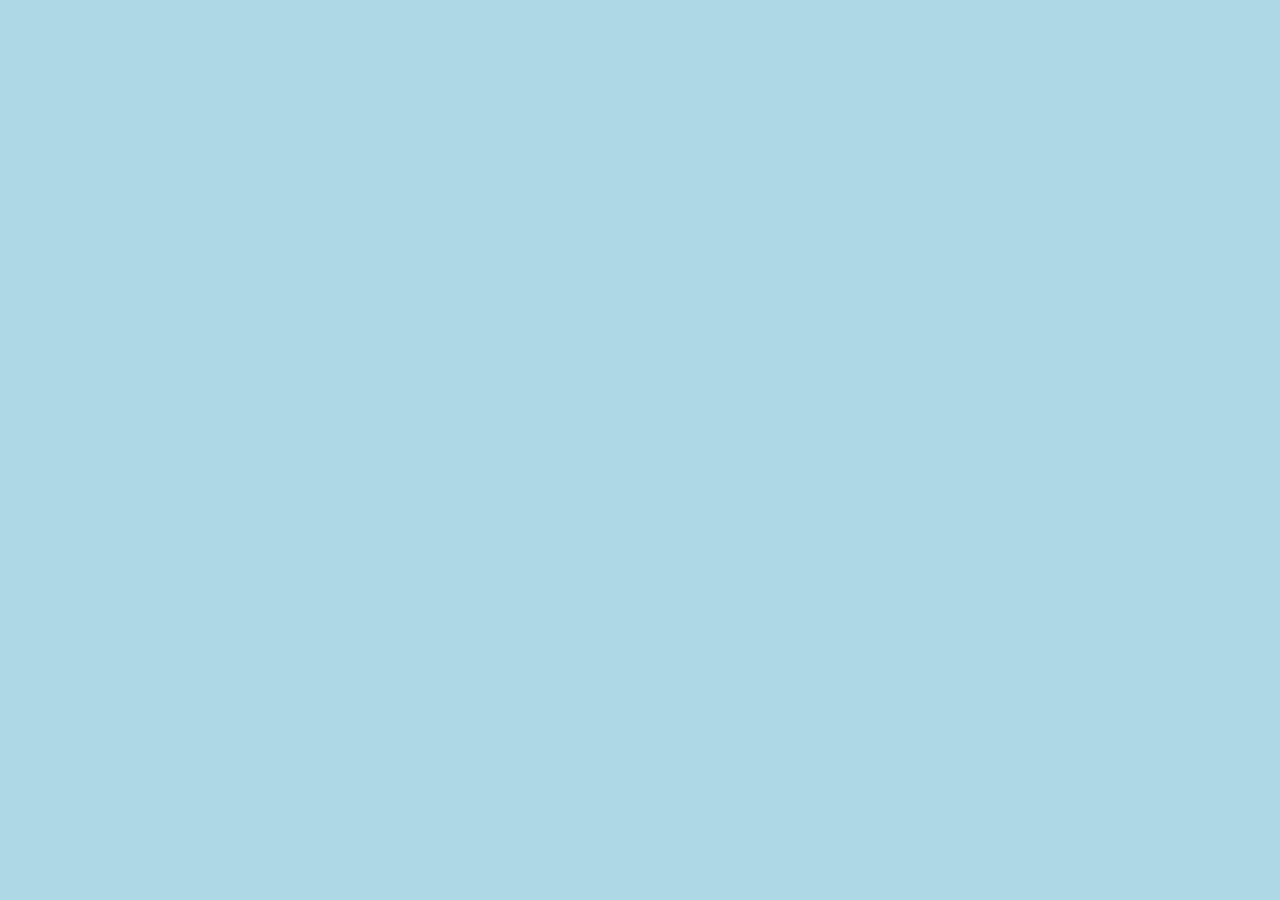
==== index.html @ 37d0cae8 "Create main application container" ====
<!DOCTYPE html>
<html lang="en">
<head>
    <meta charset="UTF-8">
    <meta name="viewport" content="width=device-width, initial-scale=1.0">
    <title>StudySync</title>
    <link rel="stylesheet" href="style.css">
</head>
<body>
    <div class="container">
        
    </div>
    
</body>
</html>
---- style.css ----
body{
    background-color: lightblue;
}
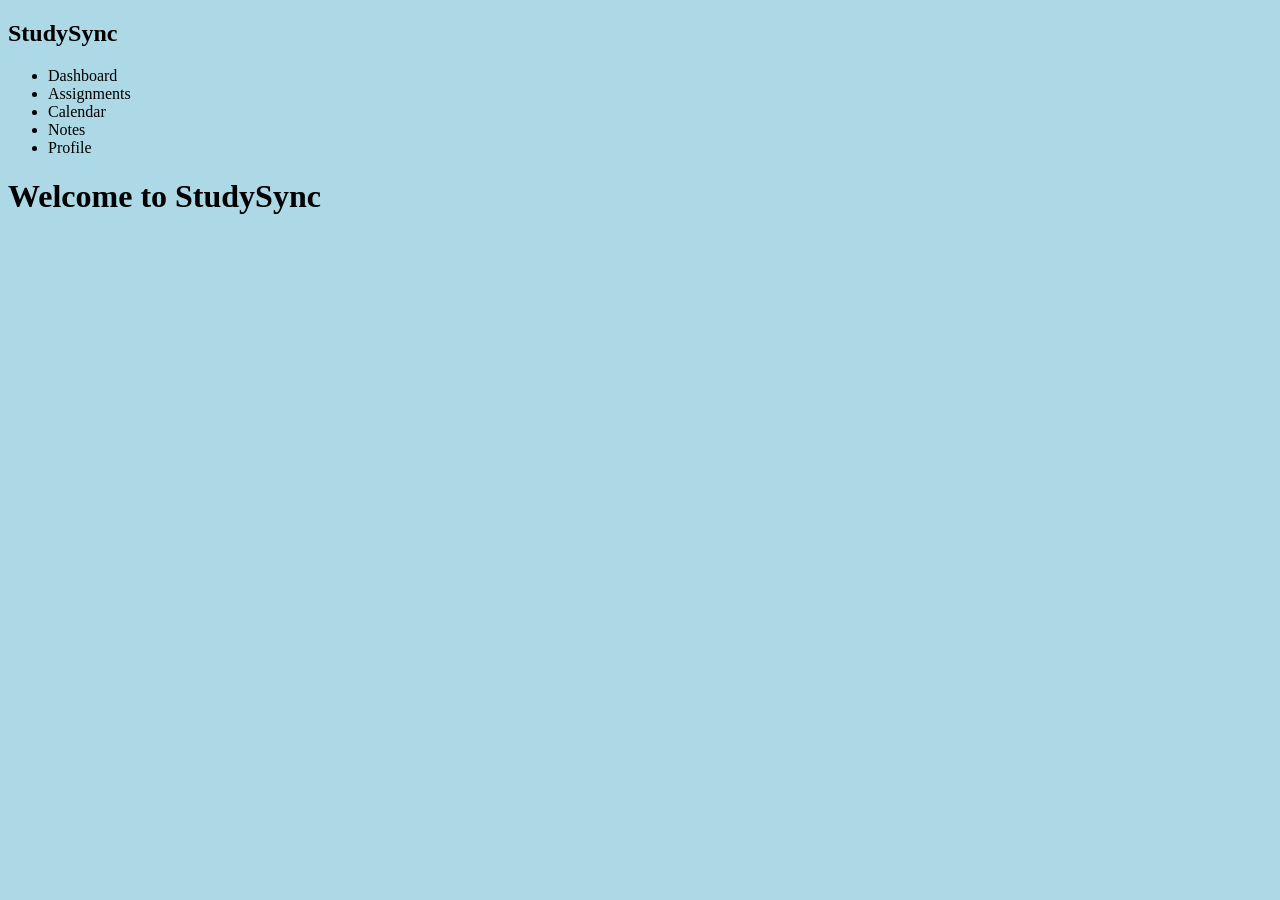
==== commit 21355099: "Added sidebar HTML" ====
--- a/index.html
+++ b/index.html
@@ -8,7 +8,24 @@
 </head>
 <body>
     <div class="container">
-        
+        <aside class ="sidebar">
+            <h2>StudySync</h2>
+            <nav>
+                <ul>
+                    <li>Dashboard</li>
+                    <li>Assignments</li>
+                    <li>Calendar</li>
+                    <li>Notes</li>
+                    <li>Profile</li>
+            
+
+                </ul>
+            </nav>
+        </aside>
+        <main class="main-content">
+            <h1>Welcome to StudySync</h1>
+        </main>  
+
     </div>
     
 </body>
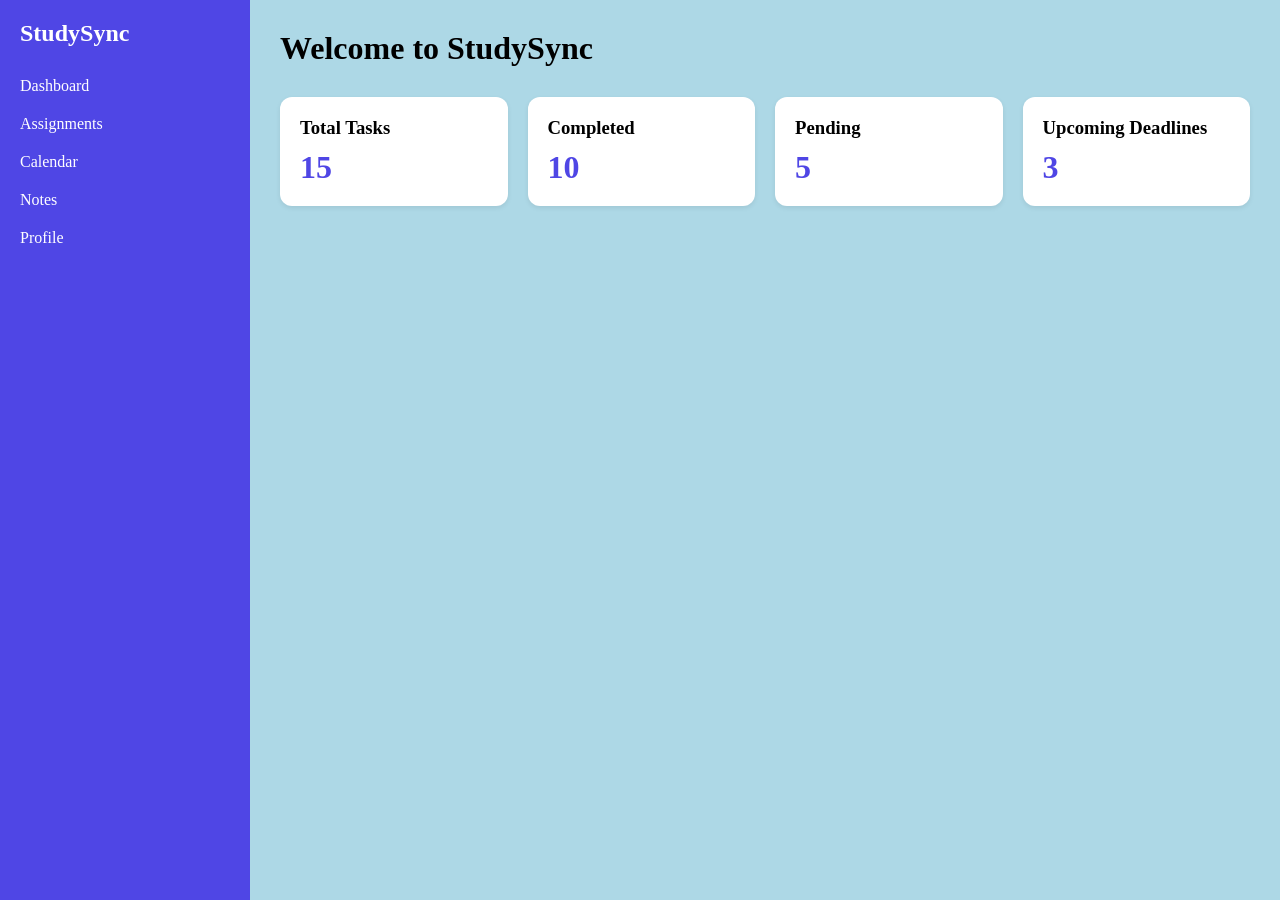
==== commit 5068d245: "Add dashboard statistics cards using CSS Grid" ====
--- a/index.html
+++ b/index.html
@@ -24,6 +24,24 @@
         </aside>
         <main class="main-content">
             <h1>Welcome to StudySync</h1>
+            <section class ="stats">
+                <div class="card">
+                    <h3>Total Tasks</h3>
+                    <p>15</p>
+                </div>
+                <div class="card">
+                    <h3>Completed</h3>
+                    <p>10</p>
+                </div>
+                <div class="card">
+                    <h3>Pending</h3>
+                    <p>5</p>
+                </div>
+                <div class="card">
+                    <h3>Upcoming Deadlines</h3>
+                    <p>3</p>
+                </div>
+            </section>
         </main>  
 
     </div>
--- a/style.css
+++ b/style.css
@@ -1,3 +1,61 @@
 body{
     background-color: lightblue;
+}
+
+*{
+    margin:0;
+    padding:0;
+    box-sizing:border-box;
+}
+
+.container{
+    display:flex;
+}
+
+.sidebar{
+    width:250px;
+    min-height: 100vh;
+    background-color: #4F46E5;
+    color:white;
+    padding:20px;
+}
+
+.sidebar h2{
+    margin-bottom:30px;
+}
+
+.sidebar ul{
+    list-style:none;
+}
+
+.sidebar li{
+    margin-bottom:20px;
+    cursor: pointer;
+}
+
+.main-content{
+    flex:1;
+    padding:30px;
+}
+
+.stats{
+    display: grid;
+    grid-template-columns: repeat(4, 1fr);
+    gap:20px;
+    margin-top:30px;
+}
+
+.card{
+    background-color: white;
+    padding:20px;
+    border-radius:12px;
+    box-shadow: 0 2px 5px rgba(0,0,0,0.08);
+ 
+}
+
+.card p{
+    font-size:2rem;
+    font-weight: bold;
+    margin-top:10px;
+    color: #4F46E5;
 }
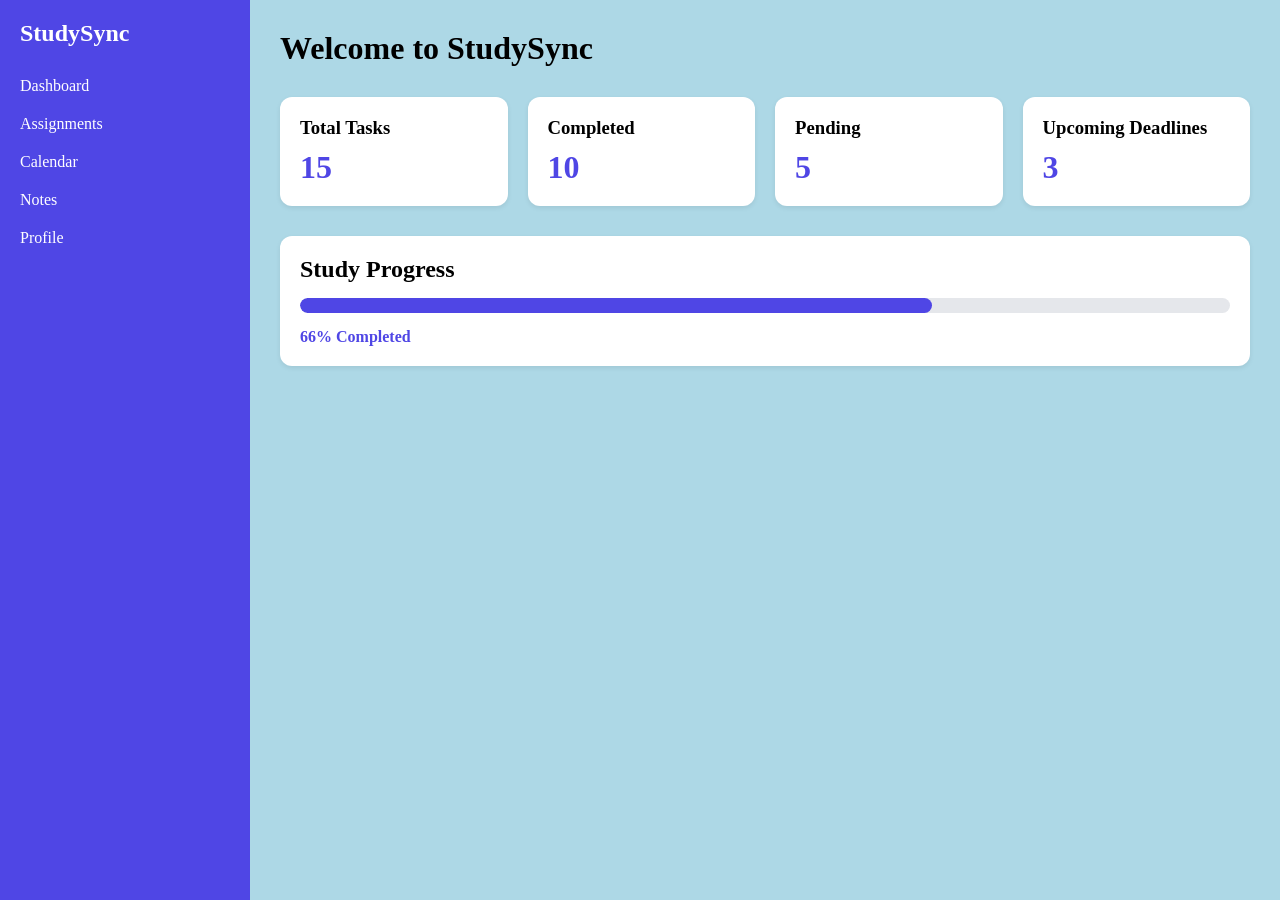
==== commit 38d0d46c: "Add study progress section with progress bar" ====
--- a/index.html
+++ b/index.html
@@ -42,7 +42,14 @@
                     <p>3</p>
                 </div>
             </section>
-        </main>  
+            <section class ="progress-section">
+                <h2>Study Progress</h2>
+                <div class="progress-bar">
+                    <div class="progress"></div>
+                </div>
+                <p>66% Completed</p>
+            </section>
+        </main>
 
     </div>
     
--- a/style.css
+++ b/style.css
@@ -58,4 +58,32 @@
     font-weight: bold;
     margin-top:10px;
     color: #4F46E5;
+}
+
+.progress-section{
+    background:white;
+    padding:20px;
+    border-radius:12px;
+    margin-top:30px;
+    box-shadow: 0 2px 5px rgba(0,0,0,0.08);
+}
+.progress-bar{
+    width:100%;
+    height:15px;
+    background-color:#E5E7EB;
+    border-radius:10px;
+    overflow:hidden;
+    margin:15px 0;
+}
+
+.progress{
+    width:68%;
+    height:100%;
+    background-color:#4F46E5;
+    border-radius:10px;
+}
+
+.progress-section p{
+    font-weight: bold;
+    color: #4F46E5;
 }
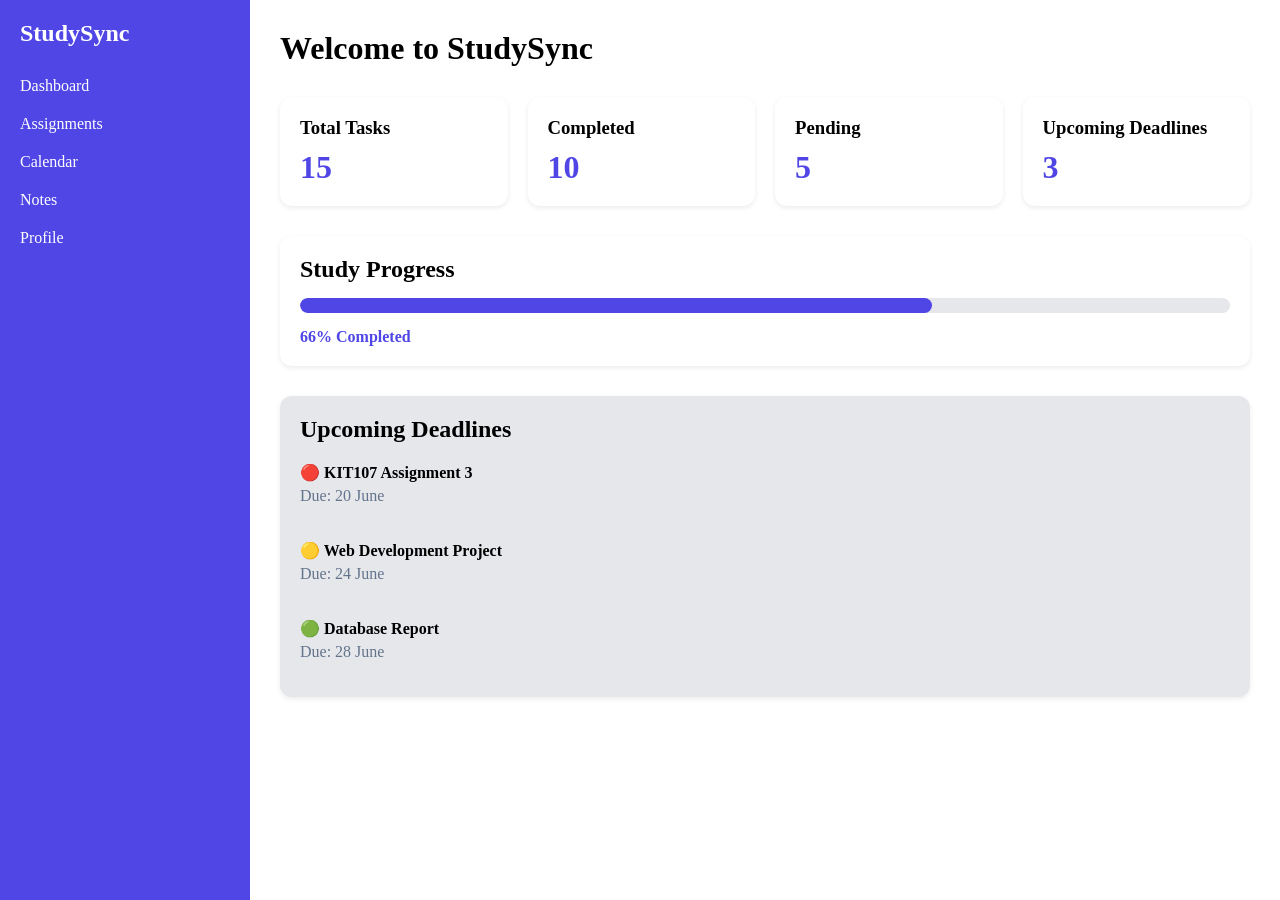
==== commit cf5dcc2e: "Create upcoming deadlines dashboard widget" ====
--- a/index.html
+++ b/index.html
@@ -49,6 +49,26 @@
                 </div>
                 <p>66% Completed</p>
             </section>
+            <section class="deadline-card">
+
+                <h2>Upcoming Deadlines</h2>
+
+                <div class="deadline-item">
+                    <h4>🔴 KIT107 Assignment 3</h4>
+                    <p>Due: 20 June</p>
+                </div>
+
+                <div class="deadline-item">
+                    <h4>🟡 Web Development Project</h4>
+                    <p>Due: 24 June</p>
+                </div>
+
+                <div class="deadline-item">
+                    <h4>🟢 Database Report</h4>
+                    <p>Due: 28 June</p>
+                </div>
+
+            </section>
         </main>
 
     </div>
--- a/style.css
+++ b/style.css
@@ -1,5 +1,5 @@
 body{
-    background-color: lightblue;
+    background-color: white;
 }
 
 *{
@@ -86,4 +86,23 @@
 .progress-section p{
     font-weight: bold;
     color: #4F46E5;
+}
+
+.deadline-card{
+    background: #E5E7EB;
+    padding: 20px;
+    border-radius: 12px;
+    margin-top: 30px;
+    box-shadow: 0 2px 5px rgba(0,0,0,0.08);
+}
+.deadline-item{
+    margin-top:20px;
+    padding-bottom:15px;
+    border-bottom:1px solid #E5E7EB;
+
+}
+
+.deadline-item p{
+    color:#64748b;
+    margin-top:5px;
 }
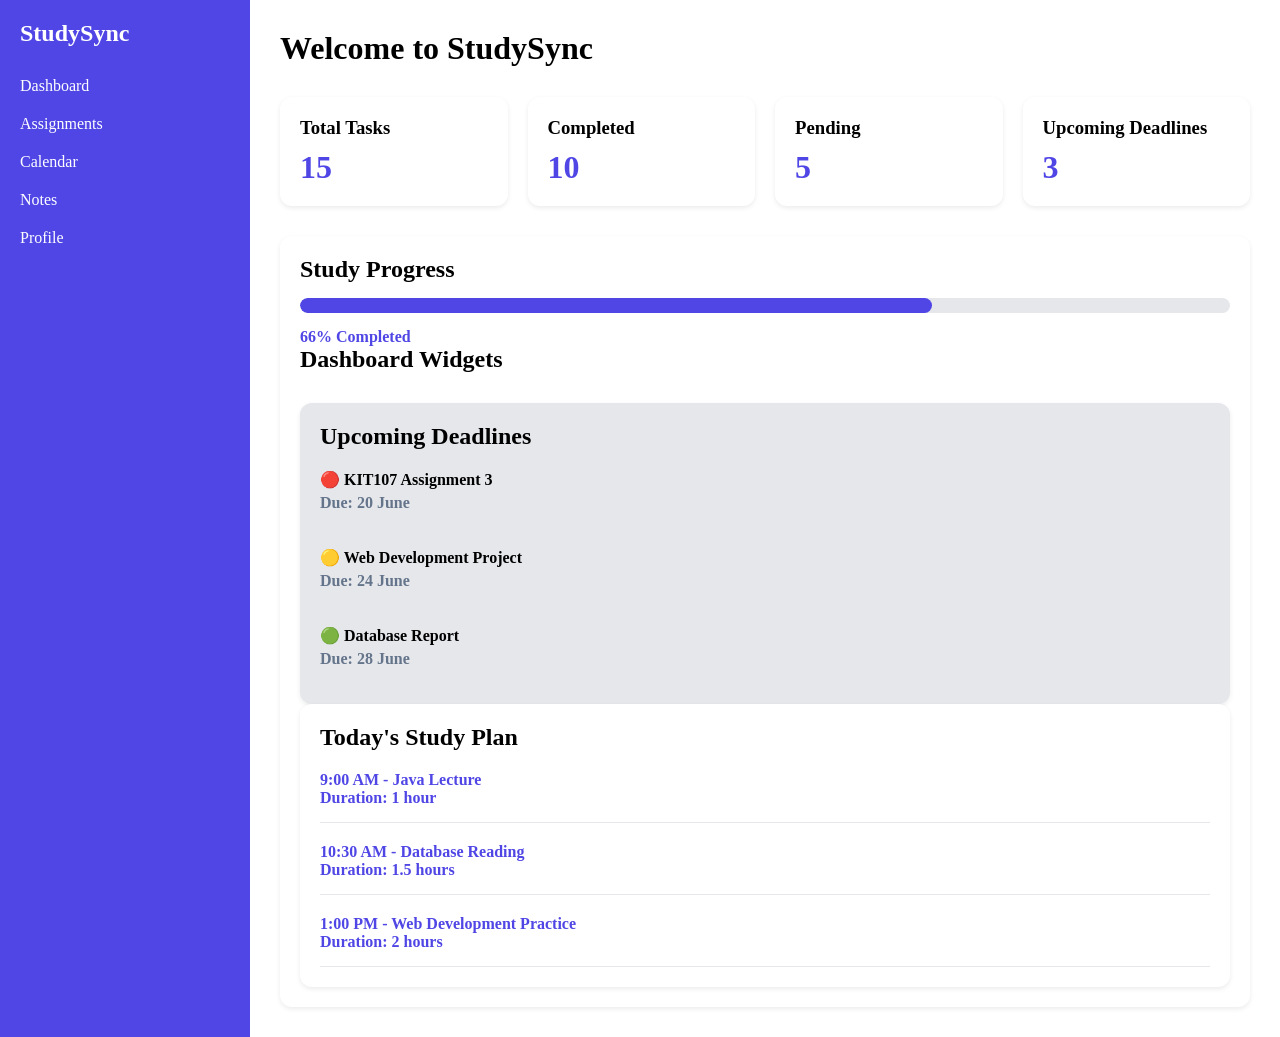
==== commit e97facff: "Add daily study plan dashboard widget" ====
--- a/index.html
+++ b/index.html
@@ -48,26 +48,45 @@
                     <div class="progress"></div>
                 </div>
                 <p>66% Completed</p>
+            
+            <section class="dashboard-widgets">
+                <h2>Dashboard Widgets</h2>
             </section>
-            <section class="deadline-card">
+                <section class="deadline-card">
 
-                <h2>Upcoming Deadlines</h2>
+                    <h2>Upcoming Deadlines</h2>
 
-                <div class="deadline-item">
-                    <h4>🔴 KIT107 Assignment 3</h4>
-                    <p>Due: 20 June</p>
-                </div>
+                    <div class="deadline-item">
+                        <h4>🔴 KIT107 Assignment 3</h4>
+                        <p>Due: 20 June</p>
+                    </div>
 
-                <div class="deadline-item">
-                    <h4>🟡 Web Development Project</h4>
-                    <p>Due: 24 June</p>
-                </div>
+                    <div class="deadline-item">
+                        <h4>🟡 Web Development Project</h4>
+                        <p>Due: 24 June</p>
+                    </div>
 
-                <div class="deadline-item">
-                    <h4>🟢 Database Report</h4>
-                    <p>Due: 28 June</p>
-                </div>
+                    <div class="deadline-item">
+                        <h4>🟢 Database Report</h4>
+                        <p>Due: 28 June</p>
+                    </div>
 
+                </section>
+                <section class="study-plan-card">
+                    <h2>Today's Study Plan</h2>
+                    <div class="study-item">
+                        <p>9:00 AM - Java Lecture</p>
+                        <p>Duration: 1 hour</p>
+                    </div>
+                    <div class="study-item">
+                        <p>10:30 AM - Database Reading</p>
+                        <p>Duration: 1.5 hours</p>
+                    </div>
+                    <div class="study-item">
+                        <p>1:00 PM - Web Development Practice</p>
+                        <p>Duration: 2 hours</p>
+                    </div>
+                </section>
             </section>
         </main>
 
--- a/style.css
+++ b/style.css
@@ -105,4 +105,23 @@
 .deadline-item p{
     color:#64748b;
     margin-top:5px;
+}
+
+.dashboard-widget{
+    display:grid;
+    grid-template-columns: repeat(1fr, 1fr);
+    gap:20px;
+    margin-top:30px;
+}
+
+.study-plan-card{
+    background:white;
+    padding:20px;
+    border-radius:12px;
+    box-shadow: 0 2px 5px rgba(0,0,0,0.08);
+}
+.study-item{
+    margin-top:20px;
+    padding-bottom:15px;
+    border-bottom:1px solid #E5E7EB;
 }
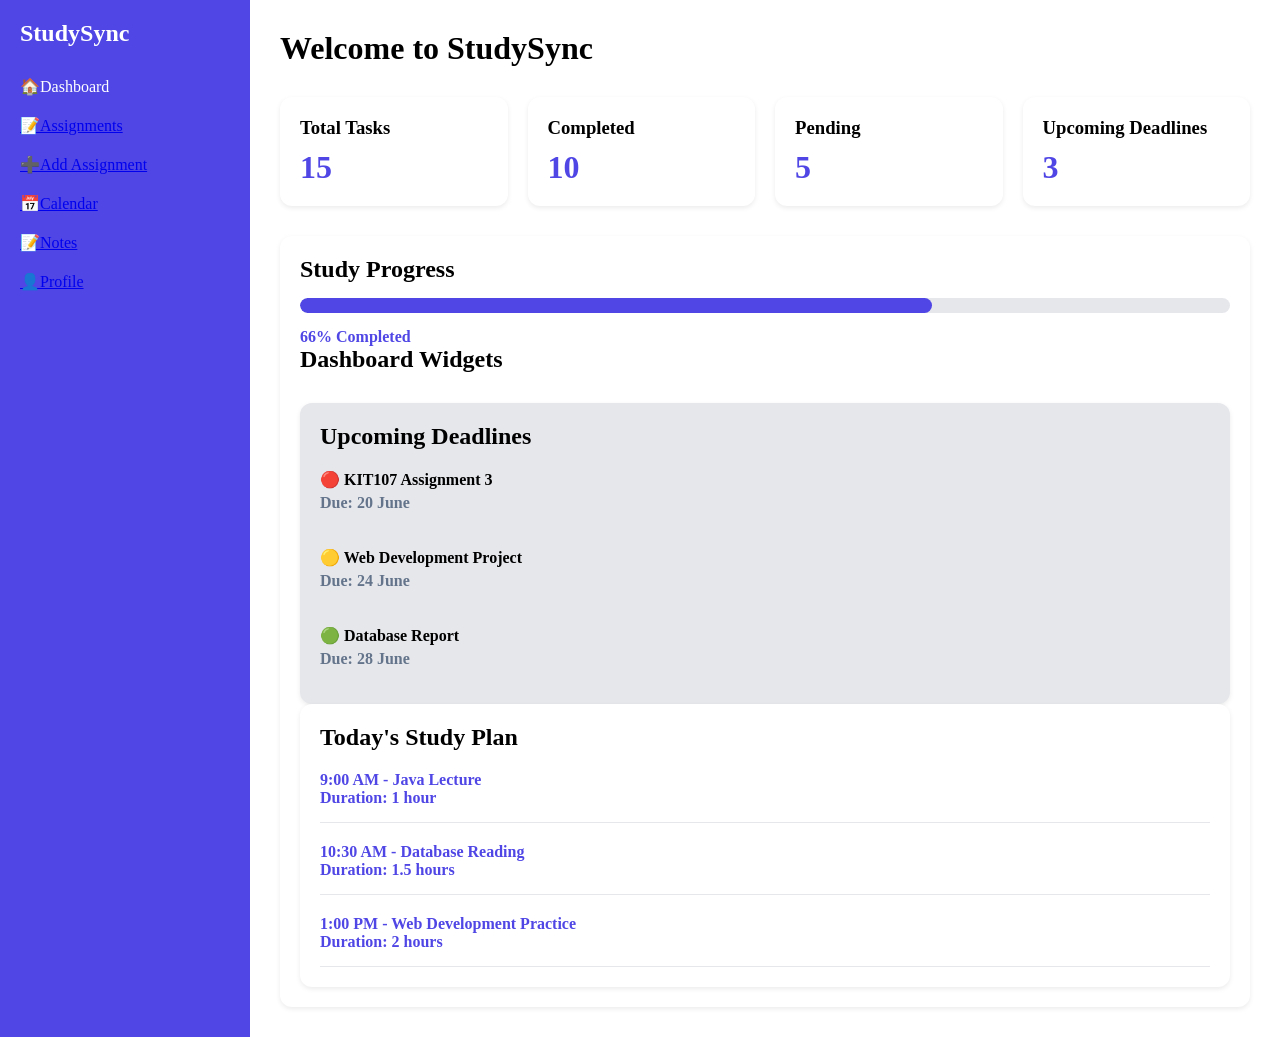
==== commit 9536d51e: "Prepare assignments table for dynamic data rendering" ====
--- a/index.html
+++ b/index.html
@@ -12,12 +12,13 @@
             <h2>StudySync</h2>
             <nav>
                 <ul>
-                    <li>Dashboard</li>
-                    <li>Assignments</li>
-                    <li>Calendar</li>
-                    <li>Notes</li>
-                    <li>Profile</li>
-            
+                    <li>🏠Dashboard</li>
+                    <li><a href="assignments.html">📝Assignments</a></li>
+                    <li><a href="add_assignment.html">➕Add Assignment</a></li>
+                    <li><a href="calendar.html">📅Calendar</a></li>
+                    <li><a href="notes.html">📝Notes</a></li>
+                    <li><a href="profile.html">👤Profile</a></li>
+
 
                 </ul>
             </nav>
--- a/style.css
+++ b/style.css
@@ -124,4 +124,83 @@
     margin-top:20px;
     padding-bottom:15px;
     border-bottom:1px solid #E5E7EB;
+}
+
+@media (max-width: 768px) {
+    .container{
+        flex-direction: column;
+    }
+    .sidebar{
+        width:100%;
+        min-height:auto;
+    }
+    .stats{
+        grid-template-columns: 1fr;
+
+    }
+    .dashboard-widgets{
+        grid-template-columns: 1fr;
+    }
+}
+
+.search-box{
+    margin: 20px 0;
+
+}
+
+.search-box input{
+    width:100%;
+    padding:10px;
+    border-radius:8px;
+    border:1px solid #ddd;
+}
+
+table{
+    width:100%;
+    border-collapse: collapse;
+    background: white;
+    border-radius: 12px;
+    overflow: hidden;
+}
+
+th, td{
+    padding: 15px;
+    text-align: left;
+    border-bottom: 1px solid #E5E7EB;
+}
+
+th{
+    background: #4F46E5;
+    color: white;
+    
+}
+
+.assignment-form{
+    background: white;
+    padding: 25px;
+    border-radius: 12px;
+    margin-top: 20px;
+    box-shadow: 0 2px 5px rgba(0,0,0,0.08);
+    display:flex;
+    flex-direction: column;
+    gap: 12px;
+}
+
+.assignment-form input, .assignment-form select, .assignment-form textarea{
+    padding: 10px;
+    border-radius: 8px;
+    border: 1px solid #ddd;
+}
+
+.assignment-form button{
+    padding: 12px;
+    border-radius: 8px;
+    border: none;
+    background-color: #4F46E5;
+    color: white;
+    cursor: pointer;
+}
+
+.assignment-form button:hover{
+    opacity: 0.9;
 }
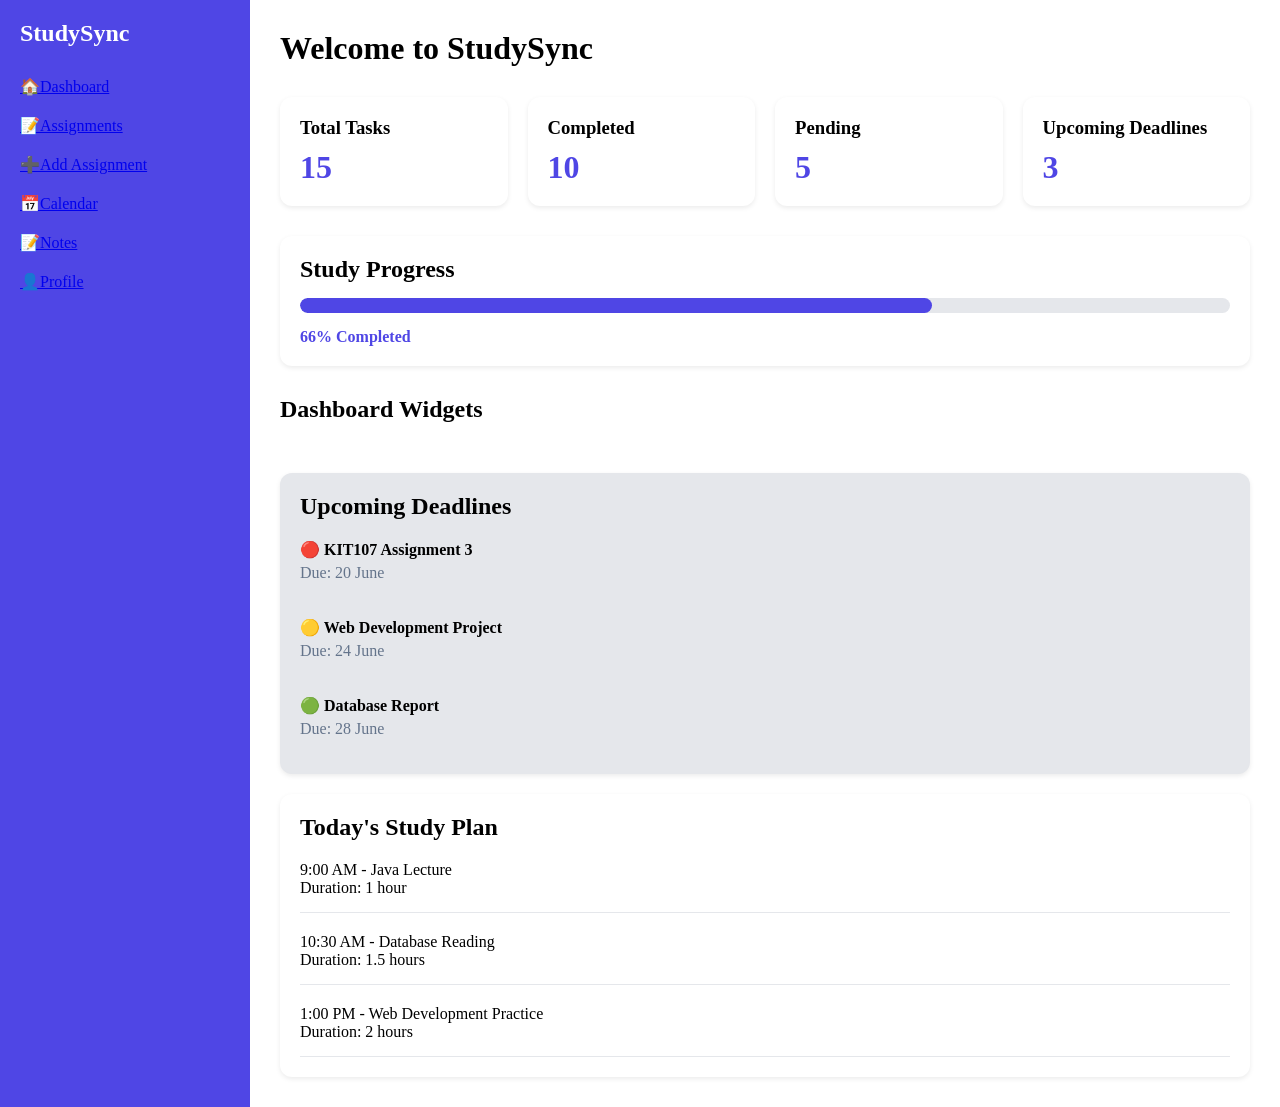
==== commit 36f49488: "Fix dashboard section structure and navigation links" ====
--- a/index.html
+++ b/index.html
@@ -12,7 +12,7 @@
             <h2>StudySync</h2>
             <nav>
                 <ul>
-                    <li>🏠Dashboard</li>
+                    <li><a href="index.html">🏠Dashboard</a></li>
                     <li><a href="assignments.html">📝Assignments</a></li>
                     <li><a href="add_assignment.html">➕Add Assignment</a></li>
                     <li><a href="calendar.html">📅Calendar</a></li>
@@ -49,10 +49,10 @@
                     <div class="progress"></div>
                 </div>
                 <p>66% Completed</p>
-            
+            </section>
             <section class="dashboard-widgets">
                 <h2>Dashboard Widgets</h2>
-            </section>
+            
                 <section class="deadline-card">
 
                     <h2>Upcoming Deadlines</h2>
--- a/style.css
+++ b/style.css
@@ -107,7 +107,7 @@
     margin-top:5px;
 }
 
-.dashboard-widget{
+.dashboard-widgets{
     display:grid;
     grid-template-columns: repeat(1fr, 1fr);
     gap:20px;
